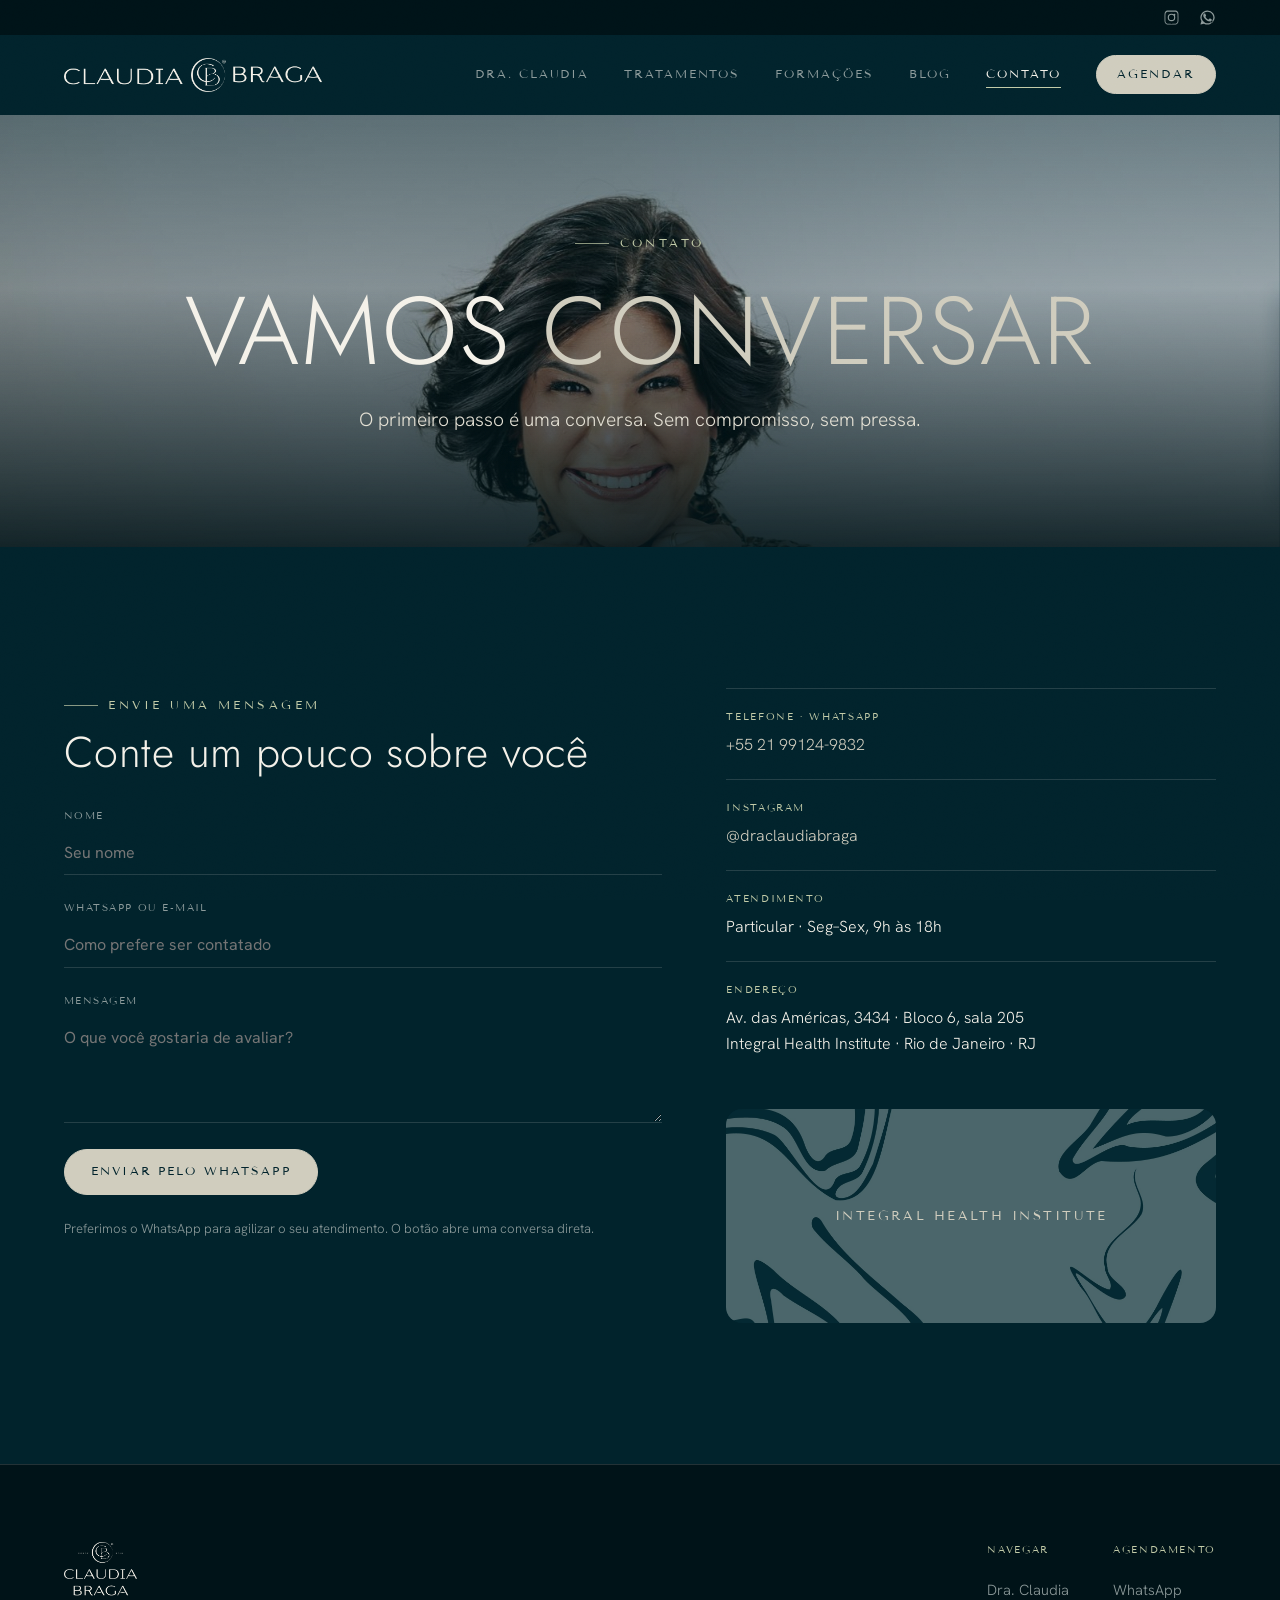
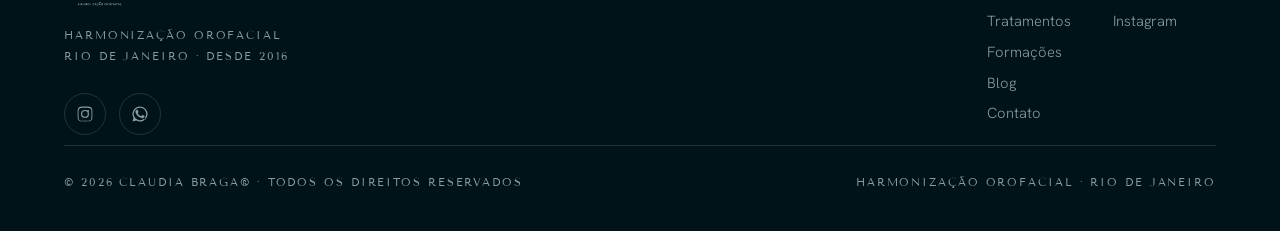
==== contato.html @ 14ed25ef "Status em 03JUN26" ====
<!DOCTYPE html>
<html lang="pt-BR"><head>
<meta charset="UTF-8"><meta name="viewport" content="width=device-width, initial-scale=1">
<title>Contato — Claudia Braga® | Harmonização Orofacial</title><meta name="description" content="Agende sua avaliação com a Dra. Claudia Braga. Atendimento particular no Rio de Janeiro.">
<link rel="icon" type="image/png" sizes="32x32" href="assets/img/logo/favicon-32.png">
<link rel="apple-touch-icon" href="assets/img/logo/favicon-180.png">
<link rel="stylesheet" href="assets/styles.css"></head><body>
<div id="loader"><img src="assets/img/logo/monograma-offwhite.png" alt="Claudia Braga"></div>
<div class="topbar"><div class="wrap">
  <div class="social"><a href="https://www.instagram.com/draclaudiabraga/" target="_blank" rel="noopener" aria-label="Instagram de Claudia Braga"><svg viewBox="0 0 24 24"><path d="M12 2.16c3.2 0 3.58.01 4.85.07 1.17.05 1.8.25 2.23.41.56.22.96.48 1.38.9.42.42.68.82.9 1.38.16.42.36 1.06.41 2.23.06 1.27.07 1.65.07 4.85s-.01 3.58-.07 4.85c-.05 1.17-.25 1.8-.41 2.23a3.7 3.7 0 01-.9 1.38 3.7 3.7 0 01-1.38.9c-.42.16-1.06.36-2.23.41-1.27.06-1.65.07-4.85.07s-3.58-.01-4.85-.07c-1.17-.05-1.8-.25-2.23-.41a3.7 3.7 0 01-1.38-.9 3.7 3.7 0 01-.9-1.38c-.16-.42-.36-1.06-.41-2.23-.06-1.27-.07-1.65-.07-4.85s.01-3.58.07-4.85c.05-1.17.25-1.8.41-2.23.22-.56.48-.96.9-1.38.42-.42.82-.68 1.38-.9.43-.16 1.06-.36 2.23-.41C8.42 2.17 8.8 2.16 12 2.16zm0 1.62c-3.15 0-3.52.01-4.76.07-.9.04-1.39.19-1.71.32-.43.17-.74.37-1.06.69-.32.32-.52.63-.69 1.06-.13.32-.28.81-.32 1.71-.06 1.24-.07 1.61-.07 4.76s.01 3.52.07 4.76c.04.9.19 1.39.32 1.71.17.43.37.74.69 1.06.32.32.63.52 1.06.69.32.13.81.28 1.71.32 1.24.06 1.61.07 4.76.07s3.52-.01 4.76-.07c.9-.04 1.39-.19 1.71-.32.43-.17.74-.37 1.06-.69.32-.32.52-.63.69-1.06.13-.32.28-.81.32-1.71.06-1.24.07-1.61.07-4.76s-.01-3.52-.07-4.76c-.04-.9-.19-1.39-.32-1.71a2.1 2.1 0 00-.69-1.06 2.1 2.1 0 00-1.06-.69c-.32-.13-.81-.28-1.71-.32-1.24-.06-1.61-.07-4.76-.07zm0 2.76a5.3 5.3 0 110 10.6 5.3 5.3 0 010-10.6zm0 1.62a3.68 3.68 0 100 7.36 3.68 3.68 0 000-7.36zm5.48-.16a1.24 1.24 0 11-2.48 0 1.24 1.24 0 012.48 0z"/></svg></a><a href="https://wa.me/5521991249832" target="_blank" rel="noopener" aria-label="WhatsApp"><svg viewBox="0 0 24 24"><path d="M17.5 14.4c-.3-.15-1.77-.87-2.04-.97-.27-.1-.47-.15-.67.15-.2.3-.77.97-.95 1.17-.17.2-.35.22-.65.07-.3-.15-1.26-.46-2.4-1.48-.89-.79-1.49-1.77-1.66-2.07-.17-.3-.02-.46.13-.61.13-.13.3-.35.45-.52.15-.17.2-.3.3-.5.1-.2.05-.37-.02-.52-.07-.15-.67-1.62-.92-2.22-.24-.58-.49-.5-.67-.51l-.57-.01c-.2 0-.52.07-.8.37-.27.3-1.04 1.02-1.04 2.48 0 1.46 1.07 2.88 1.22 3.08.15.2 2.1 3.2 5.08 4.49.71.31 1.26.49 1.69.62.71.23 1.36.2 1.87.12.57-.08 1.77-.72 2.02-1.42.25-.7.25-1.3.17-1.42-.07-.12-.27-.2-.57-.35zM12 2a10 10 0 00-8.6 15.06L2 22l5.06-1.33A10 10 0 1012 2zm0 1.8a8.2 8.2 0 016.96 12.54l-.2.32.79 2.88-2.96-.78-.31.18A8.2 8.2 0 1112 3.8z"/></svg></a></div>
</div></div><header><div class="wrap nav">
  <a href="index.html" aria-label="Claudia Braga"><img class="logo" src="assets/img/logo/horizontal-offwhite.png" alt="Claudia Braga"></a>
  <nav class="menu"><a class="link" href="sobre.html">Dra. Claudia</a><a class="link" href="procedimentos.html">Tratamentos</a><a class="link" href="formacao.html">Formações</a><a class="link" href="conteudo.html">Blog</a><a class="link active" href="contato.html">Contato</a><a class="btn solid" href="https://wa.me/5521991249832" target="_blank" rel="noopener">Agendar</a></nav>
  <button class="burger" aria-label="Menu"><span></span><span></span><span></span></button>
</div></header>
<nav class="mobile-menu"><a href="sobre.html">Dra. Claudia</a><a href="procedimentos.html">Tratamentos</a><a href="formacao.html">Formações</a><a href="conteudo.html">Blog</a><a href="contato.html">Contato</a><a href="https://wa.me/5521991249832" target="_blank" rel="noopener">Agendar</a></nav><section class="hero hero-inner center" style="min-height:48vh"><div class="slides"><div class="slide active"><img src="assets/img/fotos/claudia-07.jpg" alt="Dra. Claudia Braga"></div></div>
<div class="wrap tc"><span class="eyebrow reveal in">Contato</span><h1 class="h-display reveal in" data-d="1">Vamos <em>conversar</em></h1>
<p class="lead reveal in" data-d="2">O primeiro passo é uma conversa. Sem compromisso, sem pressa.</p></div></section>

<section class="sec dark"><div class="wrap contact-grid">
  <div class="reveal">
    <span class="eyebrow">Envie uma mensagem</span>
    <h2 class="h2" style="margin:1rem 0 2rem">Conte um pouco sobre você</h2>
    <div class="field"><label>Nome</label><input type="text" placeholder="Seu nome"></div>
    <div class="field"><label>WhatsApp ou e-mail</label><input type="text" placeholder="Como prefere ser contatado"></div>
    <div class="field"><label>Mensagem</label><textarea rows="4" placeholder="O que você gostaria de avaliar?"></textarea></div>
    <a class="btn solid" href="https://wa.me/5521991249832" target="_blank" rel="noopener">Enviar pelo WhatsApp</a>
    <p class="muted" style="margin-top:1rem;font-size:.82rem">Preferimos o WhatsApp para agilizar o seu atendimento. O botão abre uma conversa direta.</p>
  </div>
  <div class="contact-info reveal" data-d="1">
    <div class="row"><span class="l">Telefone · WhatsApp</span><span class="v"><a href="https://wa.me/5521991249832" target="_blank" rel="noopener" style="color:var(--cb-beige)">+55 21 99124-9832</a></span></div>
    <div class="row"><span class="l">Instagram</span><span class="v"><a href="https://www.instagram.com/draclaudiabraga/" target="_blank" rel="noopener" style="color:var(--cb-beige)">@draclaudiabraga</a></span></div>
    <div class="row"><span class="l">Atendimento</span><span class="v">Particular · Seg–Sex, 9h às 18h</span></div>
    <div class="row"><span class="l">Endereço</span><span class="v">Av. das Américas, 3434 · Bloco 6, sala 205<br>Integral Health Institute · Rio de Janeiro · RJ</span></div>
    <div class="map-ph"><img src="assets/img/patterns/pattern01.png" alt=""><span class="pin">Integral Health Institute</span></div>
  </div>
</div></section><footer><div class="wrap"><div class="foot">
  <div>
    <img class="logo" src="assets/img/logo/lockup-offwhite.png" alt="Claudia Braga — Harmonização Orofacial">
    <div class="tag">Harmonização Orofacial<br>Rio de Janeiro · desde 2016</div>
    <div class="social-btns">
      <a class="sbtn" href="https://www.instagram.com/draclaudiabraga/" target="_blank" rel="noopener" aria-label="Instagram de Claudia Braga"><svg viewBox="0 0 24 24"><path d="M12 2.16c3.2 0 3.58.01 4.85.07 1.17.05 1.8.25 2.23.41.56.22.96.48 1.38.9.42.42.68.82.9 1.38.16.42.36 1.06.41 2.23.06 1.27.07 1.65.07 4.85s-.01 3.58-.07 4.85c-.05 1.17-.25 1.8-.41 2.23a3.7 3.7 0 01-.9 1.38 3.7 3.7 0 01-1.38.9c-.42.16-1.06.36-2.23.41-1.27.06-1.65.07-4.85.07s-3.58-.01-4.85-.07c-1.17-.05-1.8-.25-2.23-.41a3.7 3.7 0 01-1.38-.9 3.7 3.7 0 01-.9-1.38c-.16-.42-.36-1.06-.41-2.23-.06-1.27-.07-1.65-.07-4.85s.01-3.58.07-4.85c.05-1.17.25-1.8.41-2.23.22-.56.48-.96.9-1.38.42-.42.82-.68 1.38-.9.43-.16 1.06-.36 2.23-.41C8.42 2.17 8.8 2.16 12 2.16zm0 1.62c-3.15 0-3.52.01-4.76.07-.9.04-1.39.19-1.71.32-.43.17-.74.37-1.06.69-.32.32-.52.63-.69 1.06-.13.32-.28.81-.32 1.71-.06 1.24-.07 1.61-.07 4.76s.01 3.52.07 4.76c.04.9.19 1.39.32 1.71.17.43.37.74.69 1.06.32.32.63.52 1.06.69.32.13.81.28 1.71.32 1.24.06 1.61.07 4.76.07s3.52-.01 4.76-.07c.9-.04 1.39-.19 1.71-.32.43-.17.74-.37 1.06-.69.32-.32.52-.63.69-1.06.13-.32.28-.81.32-1.71.06-1.24.07-1.61.07-4.76s-.01-3.52-.07-4.76c-.04-.9-.19-1.39-.32-1.71a2.1 2.1 0 00-.69-1.06 2.1 2.1 0 00-1.06-.69c-.32-.13-.81-.28-1.71-.32-1.24-.06-1.61-.07-4.76-.07zm0 2.76a5.3 5.3 0 110 10.6 5.3 5.3 0 010-10.6zm0 1.62a3.68 3.68 0 100 7.36 3.68 3.68 0 000-7.36zm5.48-.16a1.24 1.24 0 11-2.48 0 1.24 1.24 0 012.48 0z"/></svg></a>
      <a class="sbtn" href="https://wa.me/5521991249832" target="_blank" rel="noopener" aria-label="WhatsApp"><svg viewBox="0 0 24 24"><path d="M17.5 14.4c-.3-.15-1.77-.87-2.04-.97-.27-.1-.47-.15-.67.15-.2.3-.77.97-.95 1.17-.17.2-.35.22-.65.07-.3-.15-1.26-.46-2.4-1.48-.89-.79-1.49-1.77-1.66-2.07-.17-.3-.02-.46.13-.61.13-.13.3-.35.45-.52.15-.17.2-.3.3-.5.1-.2.05-.37-.02-.52-.07-.15-.67-1.62-.92-2.22-.24-.58-.49-.5-.67-.51l-.57-.01c-.2 0-.52.07-.8.37-.27.3-1.04 1.02-1.04 2.48 0 1.46 1.07 2.88 1.22 3.08.15.2 2.1 3.2 5.08 4.49.71.31 1.26.49 1.69.62.71.23 1.36.2 1.87.12.57-.08 1.77-.72 2.02-1.42.25-.7.25-1.3.17-1.42-.07-.12-.27-.2-.57-.35zM12 2a10 10 0 00-8.6 15.06L2 22l5.06-1.33A10 10 0 1012 2zm0 1.8a8.2 8.2 0 016.96 12.54l-.2.32.79 2.88-2.96-.78-.31.18A8.2 8.2 0 1112 3.8z"/></svg></a>
    </div>
  </div>
  <div class="links">
    <div class="group"><h4>Navegar</h4><a href="sobre.html">Dra. Claudia</a><a href="procedimentos.html">Tratamentos</a><a href="formacao.html">Formações</a><a href="conteudo.html">Blog</a><a href="contato.html">Contato</a></div>
    <div class="group"><h4>Agendamento</h4><a href="https://wa.me/5521991249832" target="_blank" rel="noopener">WhatsApp</a><a href="https://www.instagram.com/draclaudiabraga/" target="_blank" rel="noopener">Instagram</a></div>
  </div>
</div>
<div class="base"><span>© 2026 Claudia Braga® · Todos os direitos reservados</span><span>Harmonização Orofacial · Rio de Janeiro</span></div>
</div></footer>
<script src="assets/app.js"></script></body></html>
---- assets/styles.css ----
/* =====================================================================
   CLAUDIA BRAGA® — styles.css  (fundação compilada do DESIGN_SYSTEM.md)
   Trocar fontes originais (Resort/Audrey) = editar só o @import abaixo.
   ===================================================================== */
@import url("https://fonts.googleapis.com/css2?family=Jost:wght@300;400;500&family=Tenor+Sans&family=Hanken+Grotesk:wght@300;400;500&display=swap");

:root{
  /* cor (valores reais extraídos dos arquivos de marca) */
  --cb-petrol:#01232C; --cb-petrol-700:#08303A; --cb-petrol-900:#001318;
  --cb-sage:#8D9B9B; --cb-sage-300:#B3BEBD; --cb-mint:#C2CBA8;
  --cb-beige:#D0CDBE; --cb-beige-200:#E3E0D4; --cb-offwhite:#F4F1E9; --cb-ink:#000;
  --ink-soft:#3A4A47;
  --line-on-dark:rgba(244,241,233,.14); --line-on-light:rgba(1,35,44,.12);
  /* tipo */
  --cb-display:"Jost","Resort Sans",system-ui,sans-serif;
  --cb-detail:"Tenor Sans","Audrey Sans",serif;
  --cb-body:-apple-system,"SF Pro Display","Hanken Grotesk",system-ui,sans-serif;
  --fs-display:clamp(2.8rem,7.5vw,6rem); --fs-h1:clamp(2.1rem,5vw,3.8rem);
  --fs-h2:clamp(1.7rem,3.4vw,2.7rem); --fs-h3:clamp(1.3rem,2vw,1.7rem);
  --fs-lead:clamp(1.05rem,1.5vw,1.25rem); --fs-eyebrow:.72rem;
  /* espaço */
  --maxw:1280px; --maxw-narrow:760px; --gutter:clamp(20px,5vw,80px);
  --section-y:clamp(80px,11vw,180px); --radius:16px; --radius-pill:999px;
  --shadow-soft:0 30px 70px -40px rgba(0,20,24,.55);
  /* motion */
  --ease:cubic-bezier(.22,.61,.36,1); --dur:.9s; --dur-fast:.4s;
}

*{margin:0;padding:0;box-sizing:border-box}
html{scroll-behavior:smooth}
body{font-family:var(--cb-body);font-weight:300;line-height:1.6;color:var(--cb-offwhite);
  background:var(--cb-petrol);-webkit-font-smoothing:antialiased;overflow-x:hidden}
img{display:block;max-width:100%}
a{color:inherit;text-decoration:none}
::selection{background:var(--cb-beige);color:var(--cb-petrol)}

/* grão atmosférico */
body::after{content:"";position:fixed;inset:0;pointer-events:none;z-index:9999;opacity:.035;
  background-image:url("data:image/svg+xml,%3Csvg xmlns='http://www.w3.org/2000/svg' width='160' height='160'%3E%3Cfilter id='n'%3E%3CfeTurbulence type='fractalNoise' baseFrequency='.9' numOctaves='3'/%3E%3C/filter%3E%3Crect width='100%25' height='100%25' filter='url(%23n)'/%3E%3C/svg%3E");mix-blend-mode:overlay}

/* ---------- base utils ---------- */
.wrap{max-width:var(--maxw);margin:0 auto;padding-inline:var(--gutter)}
.narrow{max-width:var(--maxw-narrow)}
h1,h2,h3{font-family:var(--cb-display);font-weight:300;line-height:1.05;letter-spacing:.01em}
.h-display{font-size:var(--fs-display);text-transform:uppercase;letter-spacing:.02em;line-height:1.02}
.h1{font-size:var(--fs-h1)} .h2{font-size:var(--fs-h2)} .h3{font-size:var(--fs-h3)}
.serif-quote{font-family:var(--cb-display);text-transform:uppercase;letter-spacing:.03em}
.lead{font-size:var(--fs-lead);color:var(--cb-sage);max-width:56ch}
.muted{color:var(--cb-sage)}
em{font-style:normal;color:var(--cb-beige)}

.eyebrow{font-family:var(--cb-detail);text-transform:uppercase;letter-spacing:.3em;
  font-size:var(--fs-eyebrow);color:var(--cb-mint);display:inline-flex;align-items:center;gap:.9em}
.eyebrow::before{content:"";width:34px;height:1px;background:var(--cb-mint);opacity:.7}
.eyebrow.center{justify-content:center}
.on-light .eyebrow{color:#3c5a55}.on-light .eyebrow::before{background:#3c5a55}

/* botão */
.btn{font-family:var(--cb-detail);text-transform:uppercase;letter-spacing:.18em;font-size:.74rem;
  display:inline-block;padding:1.05em 2.2em;border-radius:var(--radius-pill);position:relative;
  overflow:hidden;border:1px solid var(--cb-beige);color:var(--cb-beige);transition:color .5s var(--ease);z-index:0;cursor:pointer;background:none}
.btn::before{content:"";position:absolute;inset:0;background:var(--cb-beige);transform:translateY(101%);transition:transform .5s var(--ease);z-index:-1}
.btn:hover{color:var(--cb-petrol)} .btn:hover::before{transform:translateY(0)}
.btn.solid{background:var(--cb-beige);color:var(--cb-petrol)}
.btn.solid::before{background:var(--cb-petrol-900)} .btn.solid:hover{color:var(--cb-beige)}
.on-light .btn{border-color:var(--cb-petrol);color:var(--cb-petrol)}
.on-light .btn::before{background:var(--cb-petrol)}.on-light .btn:hover{color:var(--cb-offwhite)}
.on-light .btn.solid{background:var(--cb-petrol);color:var(--cb-offwhite)}

/* reveal */
.reveal{opacity:0;transform:translateY(34px);transition:opacity var(--dur) var(--ease),transform var(--dur) var(--ease)}
.reveal.in{opacity:1;transform:none}
.reveal[data-d="1"]{transition-delay:.1s}.reveal[data-d="2"]{transition-delay:.22s}
.reveal[data-d="3"]{transition-delay:.34s}.reveal[data-d="4"]{transition-delay:.46s}

/* seções claras/escuras */
.sec{padding-block:var(--section-y);position:relative}
.sec.light{background:var(--cb-offwhite);color:var(--cb-petrol)}
.sec.light .lead,.sec.light .muted{color:var(--ink-soft)}
.sec.light em{color:#2f4a46}
.sec.beige{background:var(--cb-beige-200);color:var(--cb-petrol)}
.sec.dark{background:var(--cb-petrol)} .sec.deep{background:var(--cb-petrol-900)}
/* seção menta (respiro claro — texto petróleo, nunca branco) */
.sec.mint{background:var(--cb-mint);color:var(--cb-petrol)}
.sec.mint .lead,.sec.mint .muted{color:#2f4a46}
.sec.mint em{color:#2f4a46}
/* pattern de fundo sangrado no canto: blend screen revela só os traços bege */
.pattern-corner{position:absolute;z-index:0;pointer-events:none;width:min(52vw,620px)}
.pattern-corner img{display:block;width:100%;height:auto;mix-blend-mode:screen;opacity:.5}
.pattern-corner.br{right:0;bottom:0;transform:translate(16%,16%)}
.pattern-corner.tr{right:0;top:0;transform:translate(16%,-16%)}

/* marca-d'água monograma */
.watermark{position:absolute;inset:0;overflow:hidden;pointer-events:none;z-index:0}
.watermark img{position:absolute;width:min(60vw,640px);opacity:.05;
  top:50%;left:50%;transform:translate(-50%,-50%)}
.sec > .wrap{position:relative;z-index:2}

/* divisor com monograma */
.mono-divider{display:flex;align-items:center;justify-content:center;gap:1.5rem;padding-block:clamp(2rem,5vw,4rem)}
.mono-divider span{height:1px;flex:1;max-width:160px;background:var(--line-on-dark)}
.mono-divider img{width:42px;opacity:.7}
.light .mono-divider span{background:var(--line-on-light)}

/* =================== LOADER =================== */
#loader{position:fixed;inset:0;z-index:10000;background:var(--cb-petrol);display:grid;place-items:center;
  transition:opacity .7s var(--ease),visibility .7s}
#loader.done{opacity:0;visibility:hidden}
#loader img{width:96px;animation:pulse 1.6s var(--ease) infinite}
@keyframes pulse{0%,100%{opacity:.4;transform:scale(.96)}50%{opacity:1;transform:scale(1)}}

/* =================== TOPBAR + NAV =================== */
.topbar{background:var(--cb-petrol-900);color:var(--cb-sage);font-family:var(--cb-detail);
  letter-spacing:.12em;font-size:.7rem;text-transform:uppercase;position:relative;z-index:90}
.topbar .wrap{display:flex;justify-content:flex-end;align-items:center;padding-block:.55rem;gap:1rem}
.topbar .social{display:flex;gap:1.2rem;align-items:center}
.topbar .social a{display:inline-flex;color:var(--cb-sage);transition:color var(--dur-fast) var(--ease)}
.topbar .social a:hover{color:var(--cb-offwhite)}
.topbar .social svg{width:17px;height:17px;fill:currentColor;display:block}

header{position:sticky;top:0;left:0;right:0;z-index:100;padding:1.3rem 0;
  transition:background .5s var(--ease),padding .5s var(--ease),box-shadow .5s var(--ease)}
header.scrolled{background:rgba(0,19,24,.85);backdrop-filter:blur(14px);padding:.7rem 0;box-shadow:0 1px 0 var(--line-on-dark)}
.nav{display:flex;align-items:center;justify-content:space-between;gap:1rem}
.nav .logo{height:34px;width:auto}
.menu{display:flex;gap:2.2rem;align-items:center}
.menu a.link{font-family:var(--cb-detail);text-transform:uppercase;letter-spacing:.16em;font-size:.74rem;
  color:var(--cb-sage);position:relative;padding-block:.3em}
.menu a.link::after{content:"";position:absolute;left:0;bottom:0;height:1px;width:0;background:var(--cb-mint);transition:width var(--dur-fast) var(--ease)}
.menu a.link:hover,.menu a.link.active{color:var(--cb-offwhite)}
.menu a.link:hover::after,.menu a.link.active::after{width:100%}
.menu .btn{padding:.75em 1.7em}
.mobile-menu{display:none}
.burger{display:none;flex-direction:column;gap:5px;background:none;border:0;cursor:pointer;padding:6px}
.burger span{width:26px;height:1.5px;background:var(--cb-offwhite);transition:.3s}
.burger.open span:nth-child(1){transform:translateY(6.5px) rotate(45deg)}
.burger.open span:nth-child(2){opacity:0}
.burger.open span:nth-child(3){transform:translateY(-6.5px) rotate(-45deg)}
@media(max-width:880px){
  .menu .link{display:none} .burger{display:flex}
  .mobile-menu{position:fixed;inset:0;background:var(--cb-petrol);z-index:99;display:flex;
    flex-direction:column;justify-content:center;align-items:center;gap:1.8rem;
    transform:translateY(-100%);transition:transform .5s var(--ease)}
  .mobile-menu.open{transform:none}
  .mobile-menu a{font-family:var(--cb-display);text-transform:uppercase;font-size:1.6rem;letter-spacing:.05em;color:var(--cb-offwhite)}
}

/* =================== HERO =================== */
.hero{position:relative;min-height:100svh;display:flex;align-items:flex-end;overflow:hidden;color:var(--cb-offwhite)}
.hero.center{align-items:center}
.hero .slides{position:absolute;inset:0;z-index:0}
.hero .slide{position:absolute;inset:0;opacity:0;transition:opacity 1.4s var(--ease)}
.hero .slide.active{opacity:1}
.hero .slide img{width:100%;height:100%;object-fit:cover;object-position:top center;animation:ken 14s ease-out both}
.hero .slide.active img{animation:ken 14s ease-out both}
@keyframes ken{from{transform:scale(1.12)}to{transform:scale(1)}}
.hero::after{content:"";position:absolute;inset:0;z-index:1;
  background:linear-gradient(180deg,rgba(1,35,44,.55),rgba(1,35,44,.35) 40%,rgba(0,19,24,.9))}
.hero .wrap{position:relative;z-index:3;padding-block:clamp(4rem,12vh,9rem) clamp(5rem,12vh,8rem);width:100%}
.hero .eyebrow{margin-bottom:1.8rem}
.hero h1{max-width:18ch;margin-bottom:1.6rem}
.hero .lead{color:var(--cb-beige-200)}
.hero .cta-row{display:flex;gap:1rem;flex-wrap:wrap;margin-top:2.4rem}
.hero .dots{position:absolute;bottom:2.2rem;right:var(--gutter);z-index:3;display:flex;gap:.7rem}
.hero .dots button{width:9px;height:9px;border-radius:50%;border:1px solid var(--cb-beige);background:none;cursor:pointer;opacity:.5;transition:.3s}
.hero .dots button.active{background:var(--cb-beige);opacity:1}
.hero-inner{min-height:62vh}

.scroll-cue{position:absolute;bottom:2rem;left:50%;transform:translateX(-50%);z-index:3;display:flex;
  flex-direction:column;align-items:center;gap:.7rem;font-family:var(--cb-detail);text-transform:uppercase;letter-spacing:.3em;font-size:.6rem;color:var(--cb-sage)}
.scroll-cue .bar{width:1px;height:46px;background:linear-gradient(var(--cb-mint),transparent);animation:cue 2.4s var(--ease) infinite}
@keyframes cue{0%{transform:scaleY(.2);transform-origin:top}50%{transform:scaleY(1);transform-origin:top}51%{transform-origin:bottom}100%{transform:scaleY(.2);transform-origin:bottom}}

/* =================== PILARES (trio) =================== */
.cols-3{display:grid;grid-template-columns:repeat(3,1fr)}
.pilar{padding:2.6rem 2rem 2.6rem 0;border-top:1px solid var(--line-on-dark)}
.cols-3 .pilar+.pilar{padding-left:2rem;border-left:1px solid var(--line-on-dark)}
.pilar .num{font-family:var(--cb-display);font-size:2.2rem;color:var(--cb-mint)}
.pilar h3{margin:.6rem 0 1rem;color:var(--cb-beige);text-transform:uppercase;letter-spacing:.04em;font-size:1.4rem}
.pilar p{color:var(--cb-sage);font-size:.98rem}
.light .pilar{border-color:var(--line-on-light)} .light .pilar h3{color:var(--cb-petrol)} .light .pilar p{color:var(--ink-soft)}
@media(max-width:820px){.cols-3{grid-template-columns:1fr}.cols-3 .pilar+.pilar{padding-left:0;border-left:none}}

/* =================== SPLIT imagem+texto =================== */
.split{display:grid;grid-template-columns:1fr 1fr;gap:clamp(2rem,6vw,6rem);align-items:center}
.split.media-r{direction:rtl}.split.media-r>*{direction:ltr}
.split .media{border-radius:var(--radius);overflow:hidden;box-shadow:var(--shadow-soft);aspect-ratio:4/5;position:relative}
.split .media img{width:100%;height:100%;object-fit:cover;transition:transform 1.2s var(--ease)}
.split .media:hover img{transform:scale(1.04)}
.split .media .tag{position:absolute;left:1.4rem;bottom:1.3rem;font-family:var(--cb-detail);
  text-transform:uppercase;letter-spacing:.16em;font-size:.66rem;color:var(--cb-offwhite);z-index:2;text-shadow:0 1px 8px rgba(0,0,0,.5)}
.split h2{margin-bottom:1.3rem}
.split p{margin-bottom:1.1rem;max-width:52ch}
.facts{display:flex;gap:2.4rem;margin-top:1.8rem;flex-wrap:wrap}
.facts .k{font-family:var(--cb-display);font-size:1.9rem;display:block;color:inherit}
.facts .l{font-family:var(--cb-detail);text-transform:uppercase;letter-spacing:.14em;font-size:.64rem;color:var(--cb-sage)}
.light .facts .l{color:#5a6e6a}
@media(max-width:820px){.split{grid-template-columns:1fr}.split.media-r{direction:ltr}}

/* =================== BANDA DE CITAÇÃO =================== */
.banda{position:relative;text-align:center;overflow:hidden;padding-block:clamp(100px,16vw,220px);
  background:var(--cb-petrol-900)}
.banda .bg{position:absolute;inset:0;z-index:0;opacity:.5}
.banda .bg img{width:100%;height:100%;object-fit:cover}
.banda::after{content:"";position:absolute;inset:0;background:rgba(0,19,24,.7);z-index:1}
.banda .wrap{position:relative;z-index:2}
.banda h2{font-size:clamp(2.2rem,6vw,4.6rem);max-width:20ch;margin:1.6rem auto 0;text-transform:uppercase;letter-spacing:.03em}
.banda p{margin:1.6rem auto 0;color:var(--cb-sage);max-width:46ch}
/* banda com obra de arte (motivo renascentista): imagem mais visível, texto ainda legível */
.banda.art .bg{opacity:.9}
.banda.art::after{background:linear-gradient(180deg,rgba(1,35,44,.5),rgba(0,19,24,.8))}
.banda.art .bg img{object-position:center}

/* =================== GRID DE CARDS =================== */
.grid-cards{display:grid;grid-template-columns:repeat(3,1fr);gap:1.6rem}
.card{border-radius:var(--radius);overflow:hidden;background:var(--cb-petrol-700);border:1px solid var(--line-on-dark);
  display:flex;flex-direction:column;transition:transform .5s var(--ease)}
.card:hover{transform:translateY(-6px)}
.card .thumb{aspect-ratio:4/3;overflow:hidden;position:relative}
.card .thumb img{width:100%;height:100%;object-fit:cover;transition:transform 1s var(--ease)}
.card:hover .thumb img{transform:scale(1.07)}
.card .badge{position:absolute;top:1rem;left:1rem;font-family:var(--cb-detail);text-transform:uppercase;
  letter-spacing:.14em;font-size:.6rem;color:var(--cb-petrol);background:var(--cb-beige);padding:.4em .9em;border-radius:var(--radius-pill);z-index:2}
.card .body{padding:1.6rem 1.6rem 1.9rem}
.card h3{color:var(--cb-beige);text-transform:uppercase;letter-spacing:.03em;font-size:1.25rem;margin-bottom:.7rem}
.card p{color:var(--cb-sage);font-size:.92rem;margin-bottom:1.2rem}
.card .more{font-family:var(--cb-detail);text-transform:uppercase;letter-spacing:.16em;font-size:.66rem;color:var(--cb-mint)}
.light .card{background:#fff;border-color:var(--line-on-light)}
.light .card h3{color:var(--cb-petrol)}.light .card p{color:var(--ink-soft)}
/* card de curso: data + botão alinhado ao rodapé do card */
.card .when{font-family:var(--cb-detail);text-transform:uppercase;letter-spacing:.14em;font-size:.64rem;color:var(--cb-mint);display:block;margin-bottom:.7rem}
.card.course .body{display:flex;flex-direction:column;flex:1}
.card.course .btn{margin-top:auto;align-self:flex-start}
.light .card .when{color:#3c5a55}
@media(max-width:880px){.grid-cards{grid-template-columns:1fr 1fr}}
@media(max-width:600px){.grid-cards{grid-template-columns:1fr}}

/* =================== COUNTERS =================== */
.stats{display:grid;grid-template-columns:repeat(4,1fr);gap:2rem}
.stat{text-align:center;padding-top:1.4rem;border-top:1px solid var(--line-on-dark)}
.stat .n{font-family:var(--cb-display);font-size:clamp(2.6rem,5vw,3.8rem);color:var(--cb-beige);line-height:1}
.stat .n .pre{font-size:.5em;color:var(--cb-mint);vertical-align:.45em}
.stat .c{font-family:var(--cb-detail);text-transform:uppercase;letter-spacing:.16em;font-size:.66rem;color:var(--cb-sage);margin-top:.9rem}
.light .stat{border-color:var(--line-on-light)}.light .stat .n{color:var(--cb-petrol)}
@media(max-width:760px){.stats{grid-template-columns:1fr 1fr;gap:1.6rem 2rem}}

/* =================== VERBOS =================== */
.verbs{display:grid;grid-template-columns:repeat(3,1fr);gap:1px;background:var(--line-on-light);
  border:1px solid var(--line-on-light);border-radius:var(--radius);overflow:hidden}
.verb{background:var(--cb-offwhite);padding:2.4rem 2rem;transition:background .5s var(--ease)}
.verb:hover{background:var(--cb-beige-200)}
.verb .v{font-family:var(--cb-display);text-transform:uppercase;letter-spacing:.04em;font-size:1.7rem;color:#2f4a46;margin-bottom:.6rem}
.verb p{color:#46554f;font-size:.95rem}
@media(max-width:820px){.verbs{grid-template-columns:1fr}}

/* =================== DEPOIMENTOS (slider) =================== */
.testi{position:relative;text-align:center}
.testi .item{display:none;max-width:760px;margin:0 auto}
.testi .item.active{display:block;animation:fade .8s var(--ease)}
@keyframes fade{from{opacity:0;transform:translateY(12px)}to{opacity:1}}
.testi blockquote{font-family:var(--cb-display);font-size:clamp(1.4rem,3vw,2.1rem);line-height:1.3;color:var(--cb-beige);margin-bottom:1.6rem}
.testi .who{font-family:var(--cb-detail);text-transform:uppercase;letter-spacing:.18em;font-size:.7rem;color:var(--cb-sage)}
.testi .nav{display:flex;gap:.7rem;justify-content:center;margin-top:2.4rem}
.testi .nav button{width:9px;height:9px;border-radius:50%;border:1px solid var(--cb-beige);background:none;cursor:pointer;opacity:.5}
.testi .nav button.active{background:var(--cb-beige);opacity:1}

/* =================== GALERIA + LIGHTBOX =================== */
.gallery{display:grid;grid-template-columns:repeat(4,1fr);grid-auto-rows:200px;gap:12px}
.gallery a{overflow:hidden;border-radius:10px;display:block}
.gallery a:nth-child(4n+1){grid-row:span 2}
.gallery a:nth-child(6n+3){grid-column:span 2}
.gallery img{width:100%;height:100%;object-fit:cover;transition:transform 1s var(--ease)}
.gallery a:hover img{transform:scale(1.06)}
@media(max-width:760px){.gallery{grid-template-columns:repeat(2,1fr)}}
#lightbox{position:fixed;inset:0;z-index:10001;background:rgba(0,19,24,.94);display:none;place-items:center;padding:5vw}
#lightbox.open{display:grid}
#lightbox img{max-width:90vw;max-height:88vh;border-radius:8px}
#lightbox .close{position:absolute;top:2rem;right:2rem;color:var(--cb-offwhite);font-size:2rem;cursor:pointer;font-family:var(--cb-detail)}

/* =================== NEWSLETTER / FORM =================== */
.field{display:flex;flex-direction:column;gap:.4rem;margin-bottom:1.6rem}
.field label{font-family:var(--cb-detail);text-transform:uppercase;letter-spacing:.14em;font-size:.64rem;color:var(--cb-sage)}
.field input,.field textarea{background:none;border:0;border-bottom:1px solid var(--line-on-dark);
  color:var(--cb-offwhite);font-family:var(--cb-body);font-size:1rem;padding:.7em 0;transition:border-color .3s}
.field input:focus,.field textarea:focus{outline:none;border-color:var(--cb-mint)}
.light .field input,.light .field textarea{border-color:var(--line-on-light);color:var(--cb-petrol)}
.inline-form{display:flex;gap:1rem;max-width:520px;flex-wrap:wrap}
.inline-form input{flex:1;min-width:220px}

/* =================== FAQ =================== */
.faq .q{border-top:1px solid var(--line-on-light);padding:1.4rem 0;cursor:pointer}
.faq .q summary{font-family:var(--cb-display);text-transform:uppercase;letter-spacing:.03em;font-size:1.15rem;
  list-style:none;display:flex;justify-content:space-between;align-items:center;color:var(--cb-petrol)}
.faq .q summary::-webkit-details-marker{display:none}
.faq .q summary::after{content:"+";font-family:var(--cb-detail);font-size:1.4rem;transition:transform .3s}
.faq .q[open] summary::after{transform:rotate(45deg)}
.faq .q p{color:var(--ink-soft);margin-top:1rem;max-width:64ch}

/* =================== TIMELINE / jornada =================== */
.timeline{border-left:1px solid var(--line-on-dark);padding-left:2.2rem;display:flex;flex-direction:column;gap:2.6rem}
.tl-item{position:relative}
.tl-item::before{content:"";position:absolute;left:-2.6rem;top:.4rem;width:9px;height:9px;border-radius:50%;background:var(--cb-mint)}
.tl-item .yr{font-family:var(--cb-display);color:var(--cb-mint);font-size:1.4rem}
.tl-item h3{color:var(--cb-beige);text-transform:uppercase;letter-spacing:.03em;font-size:1.2rem;margin:.3rem 0 .6rem}
.tl-item p{color:var(--cb-sage);max-width:60ch}

/* =================== CTA =================== */
.cta-band{position:relative;text-align:center;overflow:hidden;
  background:linear-gradient(160deg,var(--cb-petrol-700),var(--cb-petrol-900))}
.cta-band h2{font-size:clamp(2.2rem,5vw,4rem);max-width:20ch;margin:1.4rem auto;text-transform:uppercase;letter-spacing:.02em}
.cta-band .cta-row{display:flex;gap:1rem;justify-content:center;flex-wrap:wrap;margin-top:2rem}

/* =================== FOOTER =================== */
footer{background:var(--cb-petrol-900);padding:clamp(3.5rem,6vw,5rem) 0 2.4rem;border-top:1px solid var(--line-on-dark)}
.foot{display:flex;justify-content:space-between;gap:2.5rem;flex-wrap:wrap}
.foot .logo{height:64px;width:auto;margin-bottom:1.2rem}
.foot .tag{font-family:var(--cb-detail);text-transform:uppercase;letter-spacing:.18em;font-size:.66rem;color:var(--cb-sage);line-height:2}
.foot .links{display:flex;gap:2.6rem;flex-wrap:wrap}
.foot .group h4{font-family:var(--cb-detail);text-transform:uppercase;letter-spacing:.16em;font-size:.64rem;color:var(--cb-mint);margin-bottom:1rem;font-weight:400}
.foot .group a{display:block;color:var(--cb-sage);font-size:.92rem;padding:.25em 0}
.foot .group a:hover{color:var(--cb-offwhite)}
footer .base{display:flex;justify-content:space-between;align-items:center;margin-top:10px;padding-top:1.6rem;
  border-top:1px solid var(--line-on-dark);flex-wrap:wrap;gap:1rem}
footer .base span{font-family:var(--cb-detail);text-transform:uppercase;letter-spacing:.18em;font-size:.66rem;color:var(--cb-sage);line-height:2}

/* =================== REDES SOCIAIS =================== */
.social-btns{display:flex;gap:.8rem;margin-top:1.6rem}
.sbtn{width:42px;height:42px;border-radius:50%;border:1px solid var(--line-on-dark);
  display:grid;place-items:center;color:var(--cb-sage);transition:all var(--dur-fast) var(--ease)}
.sbtn svg{width:18px;height:18px;fill:currentColor}
.sbtn:hover{border-color:var(--cb-beige);background:var(--cb-beige);color:var(--cb-petrol);transform:translateY(-3px)}
.light .sbtn{border-color:var(--line-on-light);color:var(--cb-petrol)}
.light .sbtn:hover{background:var(--cb-petrol);color:var(--cb-offwhite);border-color:var(--cb-petrol)}

/* hero — alinhamento de conteúdo (variação entre páginas) */
.hero .wrap.tc{text-align:center}
.hero .wrap.tc h1,.hero .wrap.tc .lead{margin-left:auto;margin-right:auto}
.hero .wrap.tc .cta-row,.hero .wrap.tc .eyebrow{justify-content:center}

/* contato — grid form + info */
.contact-grid{display:grid;grid-template-columns:1.1fr .9fr;gap:clamp(2rem,5vw,5rem)}
.contact-info .row{padding:1.3rem 0;border-top:1px solid var(--line-on-dark)}
.contact-info .row .l{font-family:var(--cb-detail);text-transform:uppercase;letter-spacing:.16em;font-size:.64rem;color:var(--cb-mint);display:block;margin-bottom:.4rem}
.contact-info .row .v{color:var(--cb-offwhite)}
.map-ph{margin-top:2rem;aspect-ratio:16/7;border-radius:var(--radius);overflow:hidden;position:relative;background:var(--cb-petrol-700)}
.map-ph img{width:100%;height:100%;object-fit:cover;opacity:.5}
.map-ph .pin{position:absolute;inset:0;display:grid;place-items:center;font-family:var(--cb-detail);text-transform:uppercase;letter-spacing:.2em;font-size:.8rem;color:var(--cb-beige)}
@media(max-width:820px){.contact-grid{grid-template-columns:1fr}}

/* =================== CURRÍCULO / CREDENCIAIS =================== */
.cv-grid{display:grid;grid-template-columns:repeat(3,1fr);gap:clamp(2rem,4vw,3.5rem)}
.cv-col h4{font-family:var(--cb-detail);text-transform:uppercase;letter-spacing:.18em;font-size:.72rem;color:#3c5a55;margin-bottom:1.1rem;padding-bottom:.8rem;border-bottom:1px solid var(--line-on-light)}
.cv-col ul{list-style:none}
.cv-col li{color:var(--ink-soft);font-size:.94rem;line-height:1.5;padding:.55rem 0;border-bottom:1px solid var(--line-on-light)}
.cv-col li:last-child{border-bottom:0}
.cv-col .yr{font-family:var(--cb-display);color:#2f4a46;margin-right:.6em;letter-spacing:.02em}
@media(max-width:820px){.cv-grid{grid-template-columns:1fr;gap:1.8rem}}

@media(prefers-reduced-motion:reduce){
  *{animation:none!important;transition:none!important;scroll-behavior:auto!important}
  .reveal{opacity:1;transform:none}
}
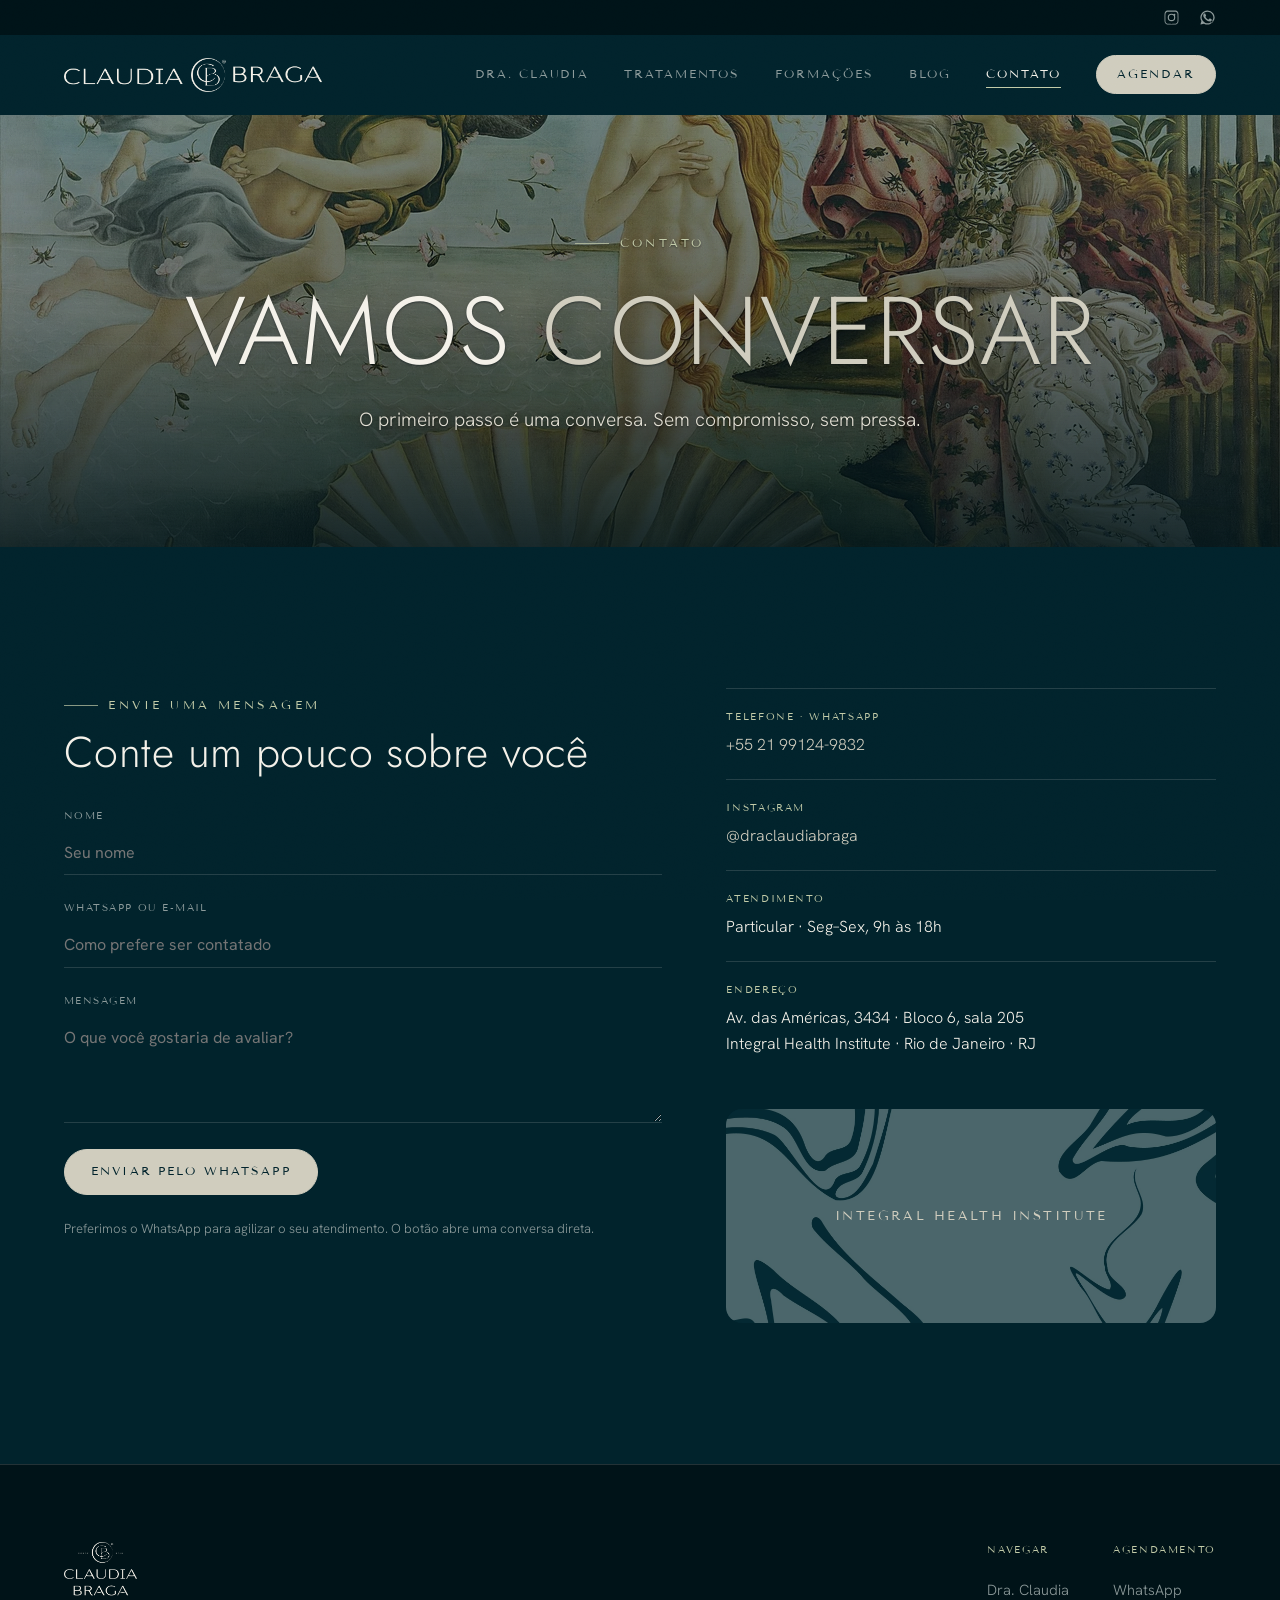
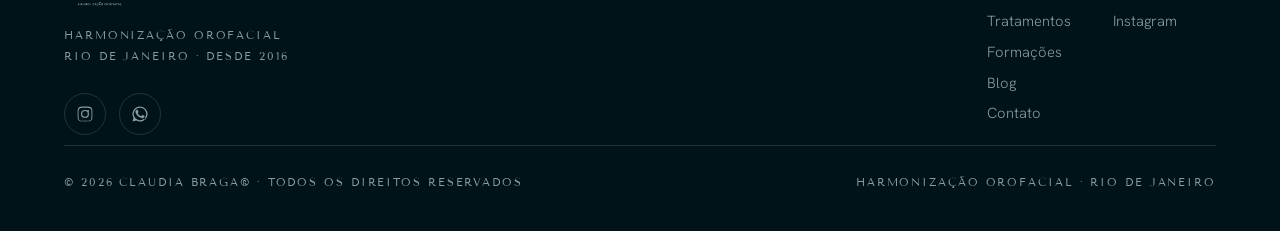
==== commit 6554bf1d: "Another change" ====
--- a/contato.html
+++ b/contato.html
@@ -13,7 +13,7 @@
   <nav class="menu"><a class="link" href="sobre.html">Dra. Claudia</a><a class="link" href="procedimentos.html">Tratamentos</a><a class="link" href="formacao.html">Formações</a><a class="link" href="conteudo.html">Blog</a><a class="link active" href="contato.html">Contato</a><a class="btn solid" href="https://wa.me/5521991249832" target="_blank" rel="noopener">Agendar</a></nav>
   <button class="burger" aria-label="Menu"><span></span><span></span><span></span></button>
 </div></header>
-<nav class="mobile-menu"><a href="sobre.html">Dra. Claudia</a><a href="procedimentos.html">Tratamentos</a><a href="formacao.html">Formações</a><a href="conteudo.html">Blog</a><a href="contato.html">Contato</a><a href="https://wa.me/5521991249832" target="_blank" rel="noopener">Agendar</a></nav><section class="hero hero-inner center" style="min-height:48vh"><div class="slides"><div class="slide active"><img src="assets/img/fotos/claudia-07.jpg" alt="Dra. Claudia Braga"></div></div>
+<nav class="mobile-menu"><a href="sobre.html">Dra. Claudia</a><a href="procedimentos.html">Tratamentos</a><a href="formacao.html">Formações</a><a href="conteudo.html">Blog</a><a href="contato.html">Contato</a><a href="https://wa.me/5521991249832" target="_blank" rel="noopener">Agendar</a></nav><section class="hero hero-inner center" style="min-height:48vh"><div class="slides"><div class="slide active"><img src="assets/img/arte/botticelli-venus.png" alt="O Nascimento de Vênus, de Sandro Botticelli" style="object-position:center"></div></div>
 <div class="wrap tc"><span class="eyebrow reveal in">Contato</span><h1 class="h-display reveal in" data-d="1">Vamos <em>conversar</em></h1>
 <p class="lead reveal in" data-d="2">O primeiro passo é uma conversa. Sem compromisso, sem pressa.</p></div></section>
 
--- a/assets/styles.css
+++ b/assets/styles.css
@@ -160,6 +160,9 @@
 .hero .eyebrow{margin-bottom:1.8rem}
 .hero h1{max-width:18ch;margin-bottom:1.6rem}
 .hero .lead{color:var(--cb-beige-200)}
+/* contraste do texto sobre rosto/arte no hero */
+.hero .eyebrow,.hero h1,.hero .lead{text-shadow:0 1px 2px rgba(0,12,16,.5),0 2px 30px rgba(0,12,16,.45)}
+.hero.center::after{background:linear-gradient(180deg,rgba(1,35,44,.5),rgba(0,19,24,.58) 45%,rgba(0,19,24,.9))}
 .hero .cta-row{display:flex;gap:1rem;flex-wrap:wrap;margin-top:2.4rem}
 .hero .dots{position:absolute;bottom:2.2rem;right:var(--gutter);z-index:3;display:flex;gap:.7rem}
 .hero .dots button{width:9px;height:9px;border-radius:50%;border:1px solid var(--cb-beige);background:none;cursor:pointer;opacity:.5;transition:.3s}
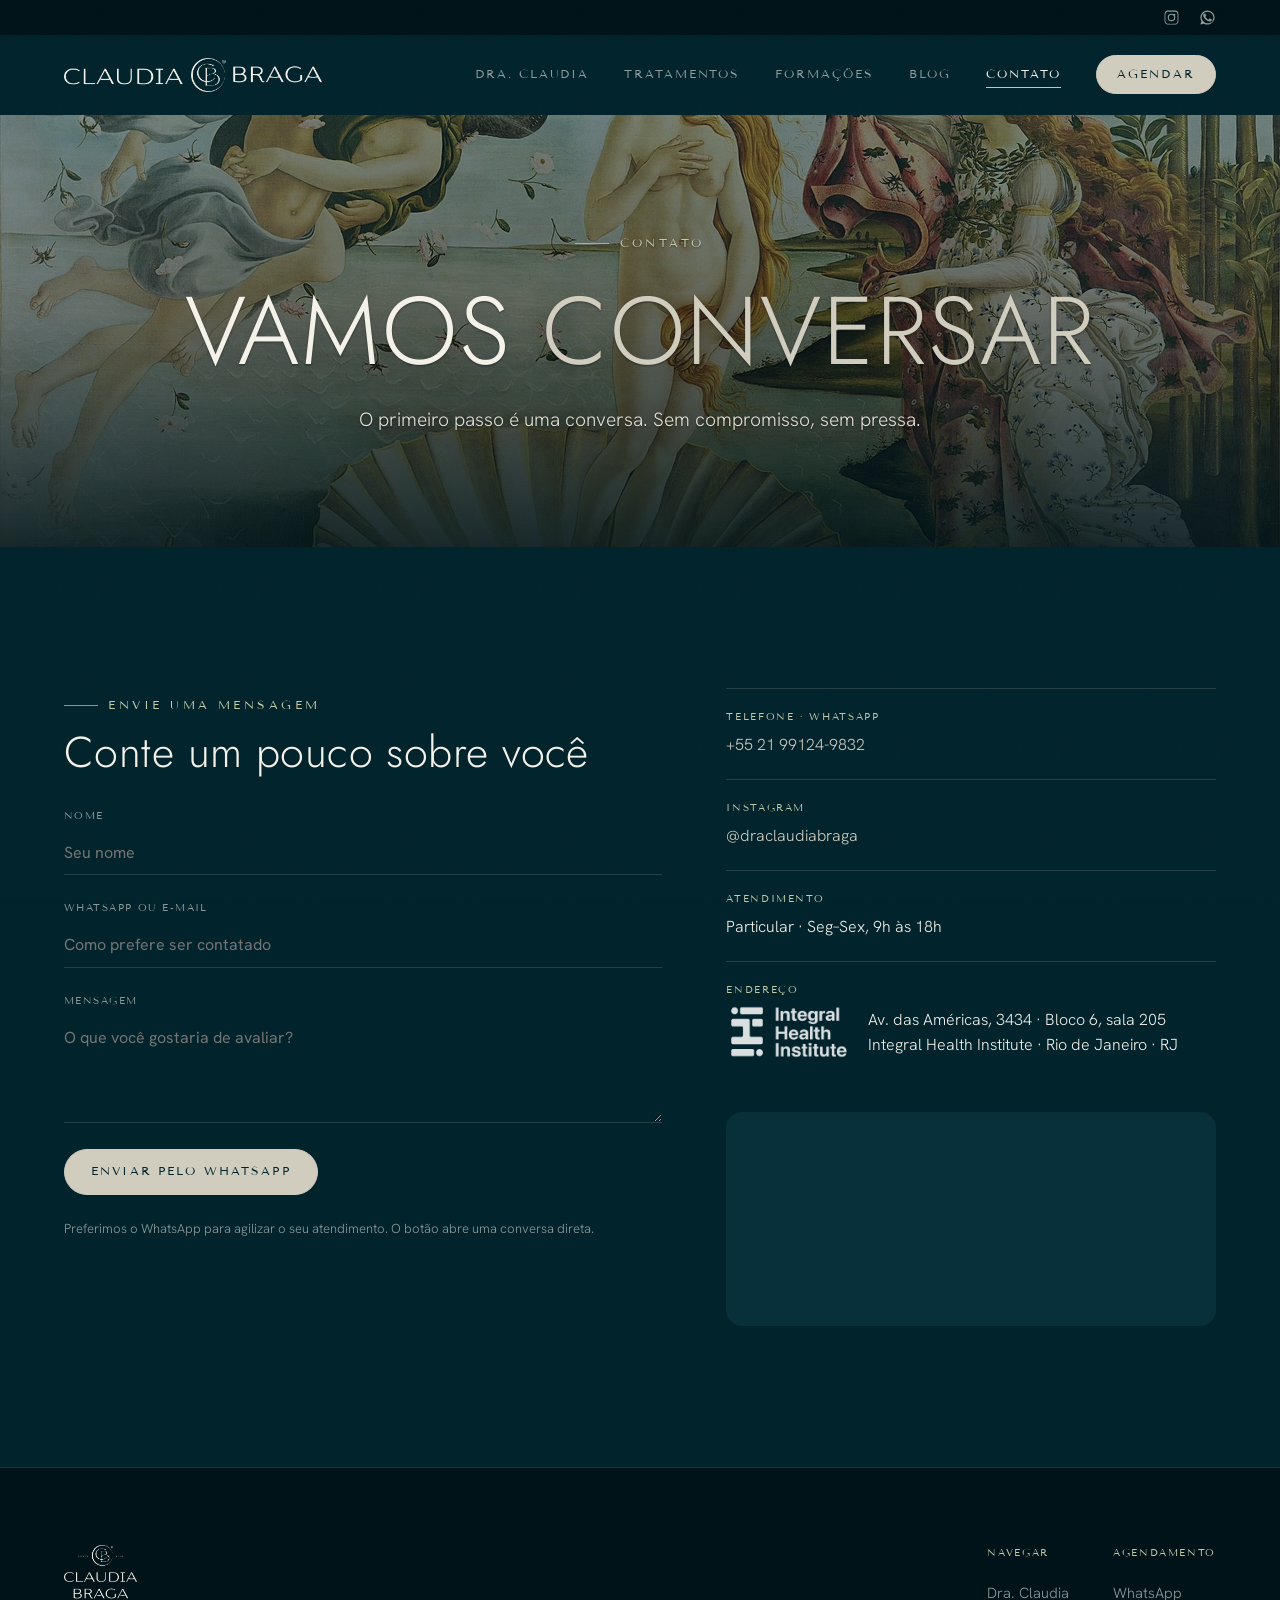
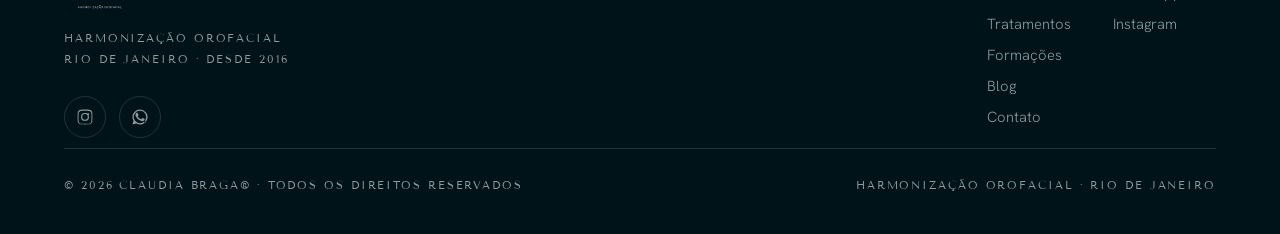
==== commit 9799131a: "Another change" ====
--- a/contato.html
+++ b/contato.html
@@ -31,8 +31,8 @@
     <div class="row"><span class="l">Telefone · WhatsApp</span><span class="v"><a href="https://wa.me/5521991249832" target="_blank" rel="noopener" style="color:var(--cb-beige)">+55 21 99124-9832</a></span></div>
     <div class="row"><span class="l">Instagram</span><span class="v"><a href="https://www.instagram.com/draclaudiabraga/" target="_blank" rel="noopener" style="color:var(--cb-beige)">@draclaudiabraga</a></span></div>
     <div class="row"><span class="l">Atendimento</span><span class="v">Particular · Seg–Sex, 9h às 18h</span></div>
-    <div class="row"><span class="l">Endereço</span><span class="v">Av. das Américas, 3434 · Bloco 6, sala 205<br>Integral Health Institute · Rio de Janeiro · RJ</span></div>
-    <div class="map-ph"><img src="assets/img/patterns/pattern01.png" alt=""><span class="pin">Integral Health Institute</span></div>
+    <div class="row"><span class="l">Endereço</span><span class="v" style="display:flex;align-items:center;gap:1rem"><a href="https://ihi.integralhealth.rio" target="_blank" rel="noopener" aria-label="Integral Health Institute" style="flex:0 0 auto;line-height:0;opacity:.85"><img src="assets/img/logo/ihi-w.webp" alt="Integral Health Institute" style="height:3.4em;width:auto;display:block"></a><span style="flex:1 1 auto;min-width:0">Av. das Américas, 3434 · Bloco 6, sala 205<br>Integral Health Institute · Rio de Janeiro · RJ</span></span></div>
+    <div class="map-ph"><iframe src="https://maps.google.com/maps?q=Av+das+Americas+3434+Barra+da+Tijuca+Rio+de+Janeiro+RJ&amp;z=16&amp;output=embed" title="Mapa — Integral Health Institute · Av. das Américas, 3434" loading="lazy" referrerpolicy="no-referrer-when-downgrade" style="width:100%;height:100%;border:0;display:block"></iframe></div>
   </div>
 </div></section><footer><div class="wrap"><div class="foot">
   <div>
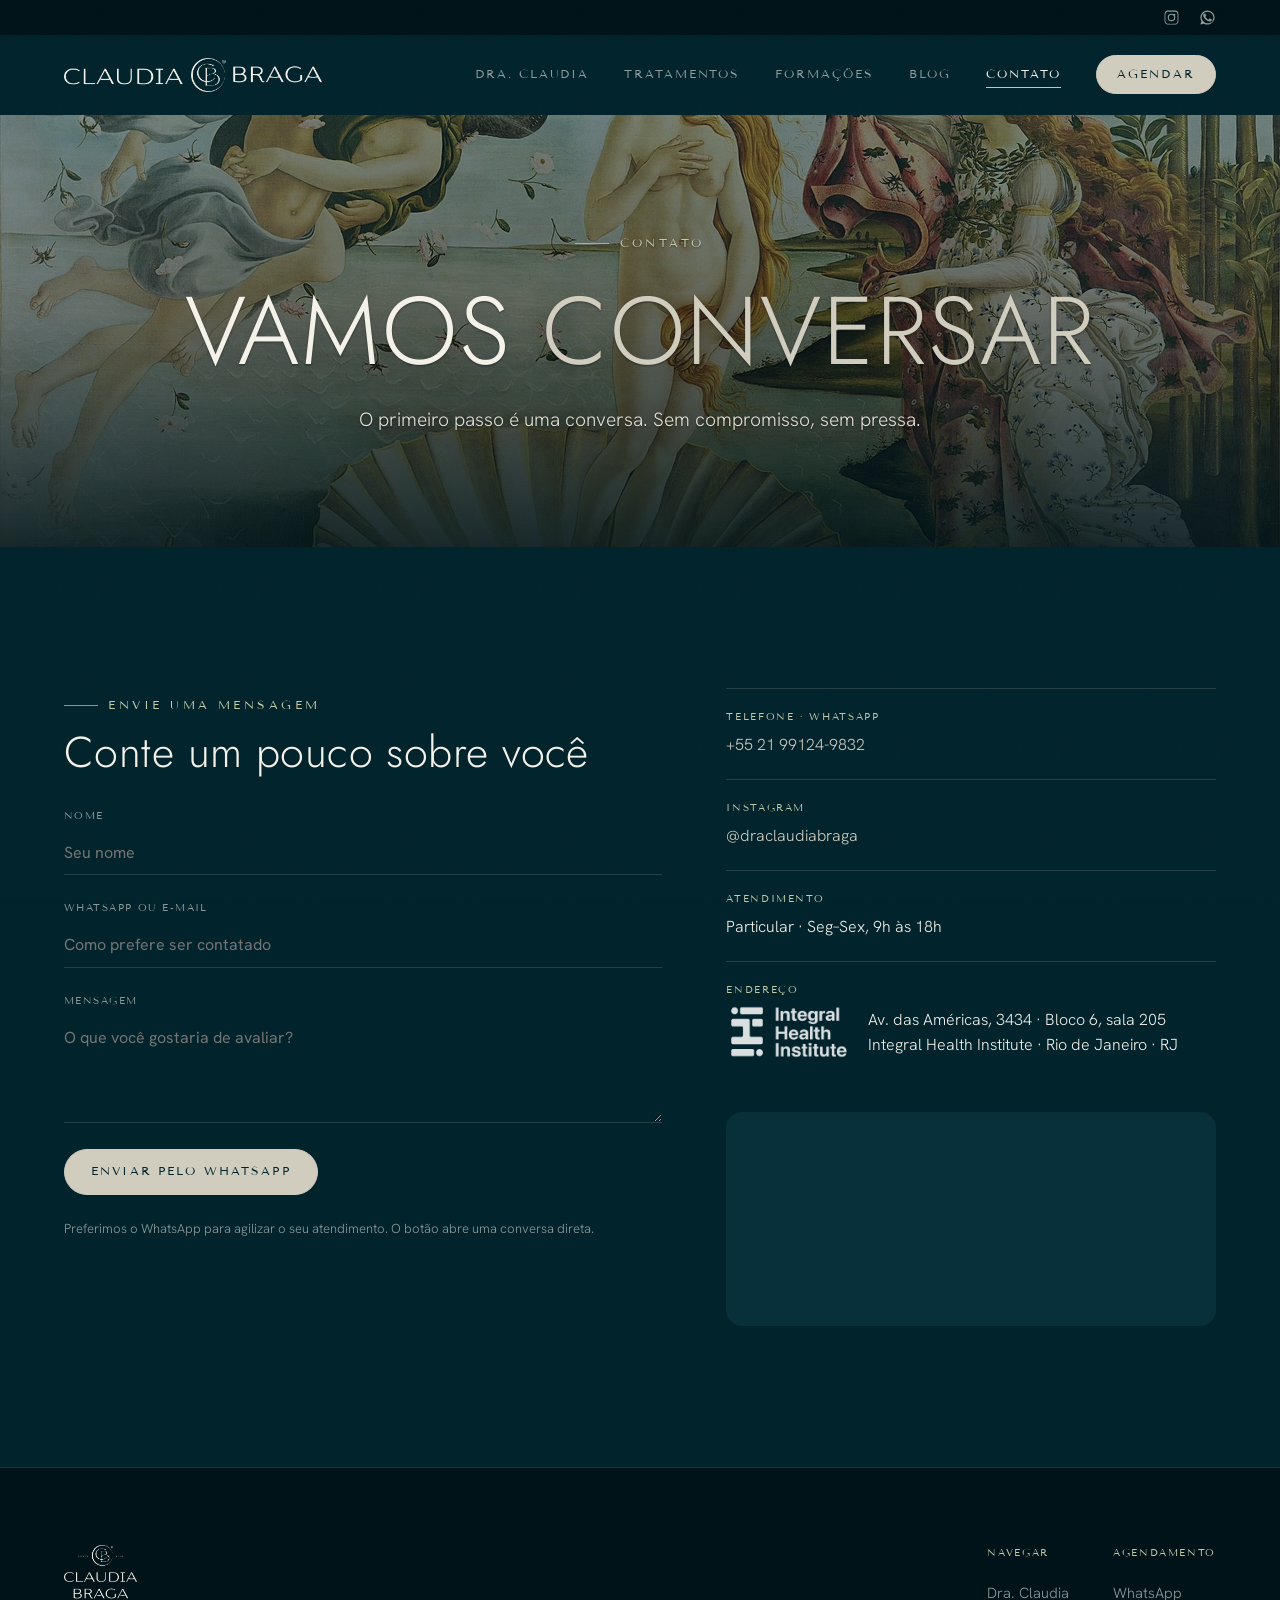
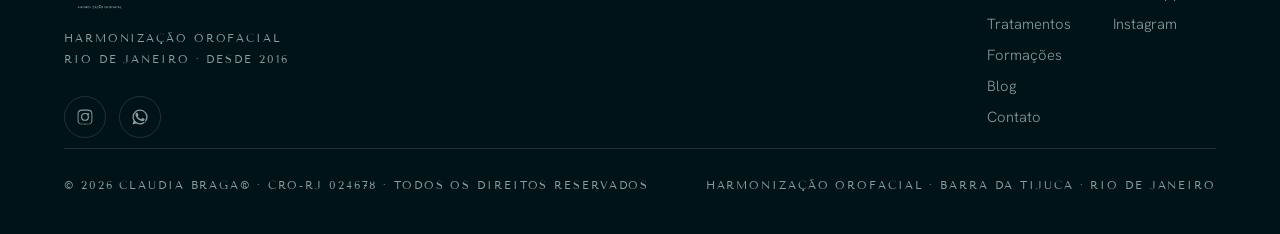
==== commit da4d7278: "Primeira leva de modificações, inclusão de CRO, etc." ====
--- a/contato.html
+++ b/contato.html
@@ -1,10 +1,36 @@
 <!DOCTYPE html>
 <html lang="pt-BR"><head>
 <meta charset="UTF-8"><meta name="viewport" content="width=device-width, initial-scale=1">
-<title>Contato — Claudia Braga® | Harmonização Orofacial</title><meta name="description" content="Agende sua avaliação com a Dra. Claudia Braga. Atendimento particular no Rio de Janeiro.">
+<title>Contato e Agendamento — Barra da Tijuca, RJ | Claudia Braga</title><meta name="description" content="Agende sua avaliação de Harmonização Orofacial na Barra da Tijuca (RJ). Atendimento particular, Seg–Sex 9h–18h. Fale pelo WhatsApp com a equipe.">
 <link rel="icon" type="image/png" sizes="32x32" href="assets/img/logo/favicon-32.png">
 <link rel="apple-touch-icon" href="assets/img/logo/favicon-180.png">
-<link rel="stylesheet" href="assets/styles.css"></head><body>
+<link rel="stylesheet" href="assets/styles.css">
+<!-- ====== SEO · Open Graph · Dados estruturados (JSON-LD) ====== -->
+<meta name="author" content="Dra. Claudia Braga">
+<meta name="robots" content="index, follow, max-image-preview:large, max-snippet:-1">
+<meta name="theme-color" content="#01232C">
+<link rel="canonical" href="https://draclaudiabraga.com/contato.html">
+<meta property="og:type" content="website">
+<meta property="og:site_name" content="Dra. Claudia Braga — Harmonização Orofacial">
+<meta property="og:locale" content="pt_BR">
+<meta property="og:title" content="Contato e Agendamento — Barra da Tijuca, RJ | Claudia Braga">
+<meta property="og:description" content="Agende sua avaliação de Harmonização Orofacial na Barra da Tijuca (RJ). Atendimento particular, Seg–Sex 9h–18h. Fale pelo WhatsApp.">
+<meta property="og:url" content="https://draclaudiabraga.com/contato.html">
+<meta property="og:image" content="https://draclaudiabraga.com/assets/img/fotos/claudia-real-01.png">
+<meta name="twitter:card" content="summary_large_image">
+<meta name="twitter:title" content="Contato e Agendamento — Barra da Tijuca, RJ | Claudia Braga">
+<meta name="twitter:description" content="Agende sua avaliação de Harmonização Orofacial na Barra da Tijuca (RJ). Atendimento particular, Seg–Sex 9h–18h. Fale pelo WhatsApp.">
+<meta name="twitter:image" content="https://draclaudiabraga.com/assets/img/fotos/claudia-real-01.png">
+<script type="application/ld+json">
+{"@context":"https://schema.org","@graph":[
+{"@type":["Dentist","MedicalClinic"],"@id":"https://draclaudiabraga.com/#clinic","name":"Dra. Claudia Braga — Harmonização Orofacial","alternateName":"Claudia Braga","url":"https://draclaudiabraga.com/","logo":"https://draclaudiabraga.com/assets/img/logo/lockup-petrol.png","image":"https://draclaudiabraga.com/assets/img/fotos/claudia-real-01.png","telephone":"+5521991249832","currenciesAccepted":"BRL","areaServed":{"@type":"City","name":"Rio de Janeiro"},"knowsAbout":["Harmonização Orofacial","Estética Orofacial","Toxina botulínica","Preenchimento facial","Bioestimuladores","Anatomia facial"],"address":{"@type":"PostalAddress","streetAddress":"Av. das Américas, 3434, Bloco 6, sala 205 — Integral Health Institute, Barra da Tijuca","addressLocality":"Rio de Janeiro","addressRegion":"RJ","addressCountry":"BR"},"hasMap":"https://maps.google.com/maps?q=Av+das+Americas+3434+Barra+da+Tijuca+Rio+de+Janeiro+RJ","openingHoursSpecification":[{"@type":"OpeningHoursSpecification","dayOfWeek":["Monday","Tuesday","Wednesday","Thursday","Friday"],"opens":"09:00","closes":"18:00"}],"sameAs":["https://www.instagram.com/draclaudiabraga/"],"parentOrganization":{"@type":"Organization","name":"Integral Health Institute","url":"https://ihi.integralhealth.rio"},"founder":{"@id":"https://draclaudiabraga.com/#claudia"},"employee":{"@id":"https://draclaudiabraga.com/#claudia"}},
+{"@type":"Person","@id":"https://draclaudiabraga.com/#claudia","name":"Dra. Claudia Braga","alternateName":"Cláudia Braga","givenName":"Claudia","familyName":"Braga","honorificPrefix":"Dra.","jobTitle":"Cirurgiã-dentista — Harmonização Orofacial","description":"Cirurgiã-dentista (UFRJ), mestre e doutoranda em Odontologia, especialista em Harmonização Orofacial e criadora da metodologia Anatomy First.","image":"https://draclaudiabraga.com/assets/img/fotos/claudia-real-01.png","url":"https://draclaudiabraga.com/sobre.html","worksFor":{"@id":"https://draclaudiabraga.com/#clinic"},"alumniOf":[{"@type":"CollegeOrUniversity","name":"Universidade Federal do Rio de Janeiro (UFRJ)"},{"@type":"CollegeOrUniversity","name":"Universidade Estadual Paulista (UNESP)"},{"@type":"CollegeOrUniversity","name":"Universidade Estácio de Sá"}],"hasCredential":[{"@type":"EducationalOccupationalCredential","credentialCategory":"Registro profissional","name":"CRO-RJ 024678","recognizedBy":{"@type":"Organization","name":"Conselho Regional de Odontologia do Rio de Janeiro (CRO-RJ)"}},{"@type":"EducationalOccupationalCredential","credentialCategory":"Mestrado","name":"Mestre em Odontologia"},{"@type":"EducationalOccupationalCredential","credentialCategory":"Doutorado em curso","name":"Doutoranda em Odontologia"}],"knowsAbout":["Harmonização Orofacial","Anatomia facial","Anatomy First","Toxina botulínica","Preenchimento facial","Bioestimuladores"],"knowsLanguage":["Português","Inglês","Francês","Espanhol"],"sameAs":["https://www.instagram.com/draclaudiabraga/"]},
+{"@type":"WebSite","@id":"https://draclaudiabraga.com/#website","url":"https://draclaudiabraga.com/","name":"Dra. Claudia Braga — Harmonização Orofacial","inLanguage":"pt-BR","publisher":{"@id":"https://draclaudiabraga.com/#clinic"}},
+{"@type":"ContactPage","@id":"https://draclaudiabraga.com/contato.html#webpage","url":"https://draclaudiabraga.com/contato.html","name":"Contato e Agendamento — Barra da Tijuca, RJ | Claudia Braga","description":"Agendamento, endereço e mapa do consultório da Dra. Claudia Braga na Barra da Tijuca, Rio de Janeiro.","isPartOf":{"@id":"https://draclaudiabraga.com/#website"},"about":{"@id":"https://draclaudiabraga.com/#clinic"},"primaryImageOfPage":"https://draclaudiabraga.com/assets/img/fotos/claudia-real-01.png","inLanguage":"pt-BR","breadcrumb":{"@id":"https://draclaudiabraga.com/contato.html#breadcrumb"}},
+{"@type":"BreadcrumbList","@id":"https://draclaudiabraga.com/contato.html#breadcrumb","itemListElement":[{"@type":"ListItem","position":1,"name":"Início","item":"https://draclaudiabraga.com/"},{"@type":"ListItem","position":2,"name":"Contato","item":"https://draclaudiabraga.com/contato.html"}]}
+]}
+</script>
+</head><body>
 <div id="loader"><img src="assets/img/logo/monograma-offwhite.png" alt="Claudia Braga"></div>
 <div class="topbar"><div class="wrap">
   <div class="social"><a href="https://www.instagram.com/draclaudiabraga/" target="_blank" rel="noopener" aria-label="Instagram de Claudia Braga"><svg viewBox="0 0 24 24"><path d="M12 2.16c3.2 0 3.58.01 4.85.07 1.17.05 1.8.25 2.23.41.56.22.96.48 1.38.9.42.42.68.82.9 1.38.16.42.36 1.06.41 2.23.06 1.27.07 1.65.07 4.85s-.01 3.58-.07 4.85c-.05 1.17-.25 1.8-.41 2.23a3.7 3.7 0 01-.9 1.38 3.7 3.7 0 01-1.38.9c-.42.16-1.06.36-2.23.41-1.27.06-1.65.07-4.85.07s-3.58-.01-4.85-.07c-1.17-.05-1.8-.25-2.23-.41a3.7 3.7 0 01-1.38-.9 3.7 3.7 0 01-.9-1.38c-.16-.42-.36-1.06-.41-2.23-.06-1.27-.07-1.65-.07-4.85s.01-3.58.07-4.85c.05-1.17.25-1.8.41-2.23.22-.56.48-.96.9-1.38.42-.42.82-.68 1.38-.9.43-.16 1.06-.36 2.23-.41C8.42 2.17 8.8 2.16 12 2.16zm0 1.62c-3.15 0-3.52.01-4.76.07-.9.04-1.39.19-1.71.32-.43.17-.74.37-1.06.69-.32.32-.52.63-.69 1.06-.13.32-.28.81-.32 1.71-.06 1.24-.07 1.61-.07 4.76s.01 3.52.07 4.76c.04.9.19 1.39.32 1.71.17.43.37.74.69 1.06.32.32.63.52 1.06.69.32.13.81.28 1.71.32 1.24.06 1.61.07 4.76.07s3.52-.01 4.76-.07c.9-.04 1.39-.19 1.71-.32.43-.17.74-.37 1.06-.69.32-.32.52-.63.69-1.06.13-.32.28-.81.32-1.71.06-1.24.07-1.61.07-4.76s-.01-3.52-.07-4.76c-.04-.9-.19-1.39-.32-1.71a2.1 2.1 0 00-.69-1.06 2.1 2.1 0 00-1.06-.69c-.32-.13-.81-.28-1.71-.32-1.24-.06-1.61-.07-4.76-.07zm0 2.76a5.3 5.3 0 110 10.6 5.3 5.3 0 010-10.6zm0 1.62a3.68 3.68 0 100 7.36 3.68 3.68 0 000-7.36zm5.48-.16a1.24 1.24 0 11-2.48 0 1.24 1.24 0 012.48 0z"/></svg></a><a href="https://wa.me/5521991249832" target="_blank" rel="noopener" aria-label="WhatsApp"><svg viewBox="0 0 24 24"><path d="M17.5 14.4c-.3-.15-1.77-.87-2.04-.97-.27-.1-.47-.15-.67.15-.2.3-.77.97-.95 1.17-.17.2-.35.22-.65.07-.3-.15-1.26-.46-2.4-1.48-.89-.79-1.49-1.77-1.66-2.07-.17-.3-.02-.46.13-.61.13-.13.3-.35.45-.52.15-.17.2-.3.3-.5.1-.2.05-.37-.02-.52-.07-.15-.67-1.62-.92-2.22-.24-.58-.49-.5-.67-.51l-.57-.01c-.2 0-.52.07-.8.37-.27.3-1.04 1.02-1.04 2.48 0 1.46 1.07 2.88 1.22 3.08.15.2 2.1 3.2 5.08 4.49.71.31 1.26.49 1.69.62.71.23 1.36.2 1.87.12.57-.08 1.77-.72 2.02-1.42.25-.7.25-1.3.17-1.42-.07-.12-.27-.2-.57-.35zM12 2a10 10 0 00-8.6 15.06L2 22l5.06-1.33A10 10 0 1012 2zm0 1.8a8.2 8.2 0 016.96 12.54l-.2.32.79 2.88-2.96-.78-.31.18A8.2 8.2 0 1112 3.8z"/></svg></a></div>
@@ -31,7 +57,7 @@
     <div class="row"><span class="l">Telefone · WhatsApp</span><span class="v"><a href="https://wa.me/5521991249832" target="_blank" rel="noopener" style="color:var(--cb-beige)">+55 21 99124-9832</a></span></div>
     <div class="row"><span class="l">Instagram</span><span class="v"><a href="https://www.instagram.com/draclaudiabraga/" target="_blank" rel="noopener" style="color:var(--cb-beige)">@draclaudiabraga</a></span></div>
     <div class="row"><span class="l">Atendimento</span><span class="v">Particular · Seg–Sex, 9h às 18h</span></div>
-    <div class="row"><span class="l">Endereço</span><span class="v" style="display:flex;align-items:center;gap:1rem"><a href="https://ihi.integralhealth.rio" target="_blank" rel="noopener" aria-label="Integral Health Institute" style="flex:0 0 auto;line-height:0;opacity:.85"><img src="assets/img/logo/ihi-w.webp" alt="Integral Health Institute" style="height:3.4em;width:auto;display:block"></a><span style="flex:1 1 auto;min-width:0">Av. das Américas, 3434 · Bloco 6, sala 205<br>Integral Health Institute · Rio de Janeiro · RJ</span></span></div>
+    <div class="row"><span class="l">Endereço</span><span class="v" style="display:flex;align-items:center;gap:1rem;margin-top:5px"><a href="https://ihi.integralhealth.rio" target="_blank" rel="noopener" aria-label="Integral Health Institute" style="flex:0 0 auto;line-height:0;opacity:.85"><img src="assets/img/logo/ihi-w.webp" alt="Integral Health Institute" style="height:3.4em;width:auto;display:block"></a><span style="flex:1 1 auto;min-width:0">Av. das Américas, 3434 · Bloco 6, sala 205<br>Integral Health Institute · Rio de Janeiro · RJ</span></span></div>
     <div class="map-ph"><iframe src="https://maps.google.com/maps?q=Av+das+Americas+3434+Barra+da+Tijuca+Rio+de+Janeiro+RJ&amp;z=16&amp;output=embed" title="Mapa — Integral Health Institute · Av. das Américas, 3434" loading="lazy" referrerpolicy="no-referrer-when-downgrade" style="width:100%;height:100%;border:0;display:block"></iframe></div>
   </div>
 </div></section><footer><div class="wrap"><div class="foot">
@@ -48,6 +74,6 @@
     <div class="group"><h4>Agendamento</h4><a href="https://wa.me/5521991249832" target="_blank" rel="noopener">WhatsApp</a><a href="https://www.instagram.com/draclaudiabraga/" target="_blank" rel="noopener">Instagram</a></div>
   </div>
 </div>
-<div class="base"><span>© 2026 Claudia Braga® · Todos os direitos reservados</span><span>Harmonização Orofacial · Rio de Janeiro</span></div>
+<div class="base"><span>© 2026 Claudia Braga® · CRO-RJ 024678 · Todos os direitos reservados</span><span>Harmonização Orofacial · Barra da Tijuca · Rio de Janeiro</span></div>
 </div></footer>
 <script src="assets/app.js"></script></body></html>
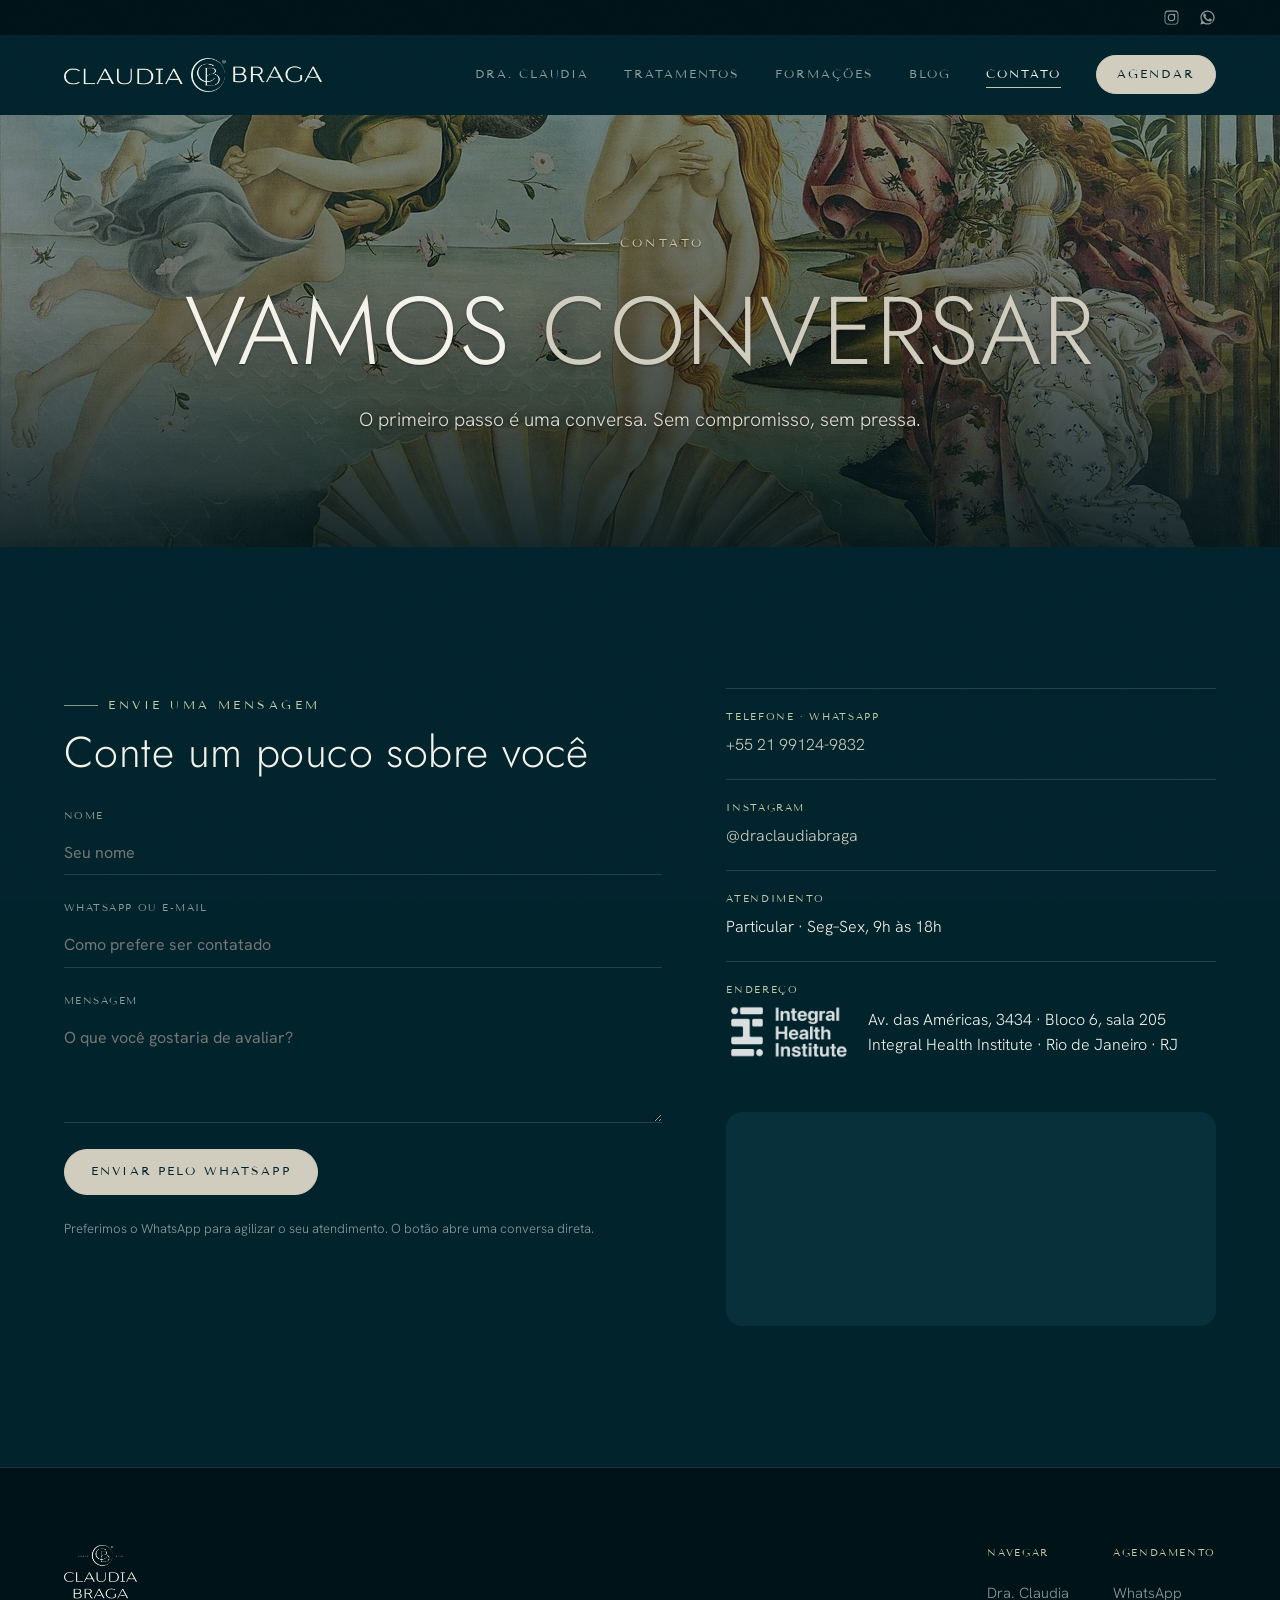
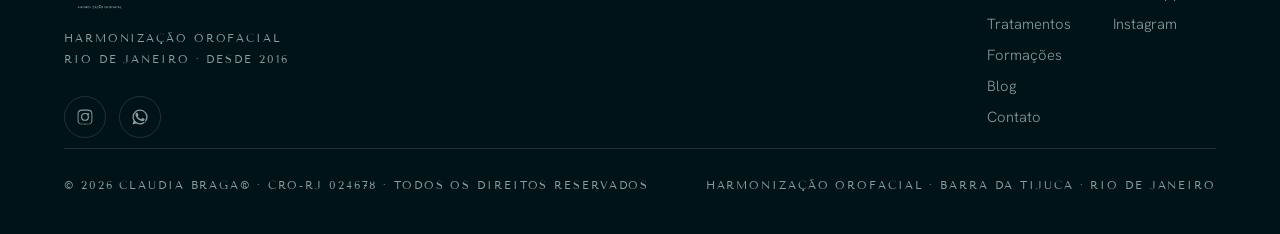
==== commit 5dcd0001: "Imagens comprimidas" ====
--- a/contato.html
+++ b/contato.html
@@ -5,6 +5,7 @@
 <link rel="icon" type="image/png" sizes="32x32" href="assets/img/logo/favicon-32.png">
 <link rel="apple-touch-icon" href="assets/img/logo/favicon-180.png">
 <link rel="stylesheet" href="assets/styles.css">
+<link rel="preload" as="image" href="assets/img/arte/botticelli-venus.webp" fetchpriority="high">
 <!-- ====== SEO · Open Graph · Dados estruturados (JSON-LD) ====== -->
 <meta name="author" content="Dra. Claudia Braga">
 <meta name="robots" content="index, follow, max-image-preview:large, max-snippet:-1">
@@ -39,7 +40,7 @@
   <nav class="menu"><a class="link" href="sobre.html">Dra. Claudia</a><a class="link" href="procedimentos.html">Tratamentos</a><a class="link" href="formacao.html">Formações</a><a class="link" href="conteudo.html">Blog</a><a class="link active" href="contato.html">Contato</a><a class="btn solid" href="https://wa.me/5521991249832" target="_blank" rel="noopener">Agendar</a></nav>
   <button class="burger" aria-label="Menu"><span></span><span></span><span></span></button>
 </div></header>
-<nav class="mobile-menu"><a href="sobre.html">Dra. Claudia</a><a href="procedimentos.html">Tratamentos</a><a href="formacao.html">Formações</a><a href="conteudo.html">Blog</a><a href="contato.html">Contato</a><a href="https://wa.me/5521991249832" target="_blank" rel="noopener">Agendar</a></nav><section class="hero hero-inner center" style="min-height:48vh"><div class="slides"><div class="slide active"><img src="assets/img/arte/botticelli-venus.png" alt="O Nascimento de Vênus, de Sandro Botticelli" style="object-position:center"></div></div>
+<nav class="mobile-menu"><a href="sobre.html">Dra. Claudia</a><a href="procedimentos.html">Tratamentos</a><a href="formacao.html">Formações</a><a href="conteudo.html">Blog</a><a href="contato.html">Contato</a><a href="https://wa.me/5521991249832" target="_blank" rel="noopener">Agendar</a></nav><section class="hero hero-inner center" style="min-height:48vh"><div class="slides"><div class="slide active"><img src="assets/img/arte/botticelli-venus.webp" alt="O Nascimento de Vênus, de Sandro Botticelli" style="object-position:center"></div></div>
 <div class="wrap tc"><span class="eyebrow reveal in">Contato</span><h1 class="h-display reveal in" data-d="1">Vamos <em>conversar</em></h1>
 <p class="lead reveal in" data-d="2">O primeiro passo é uma conversa. Sem compromisso, sem pressa.</p></div></section>
 
